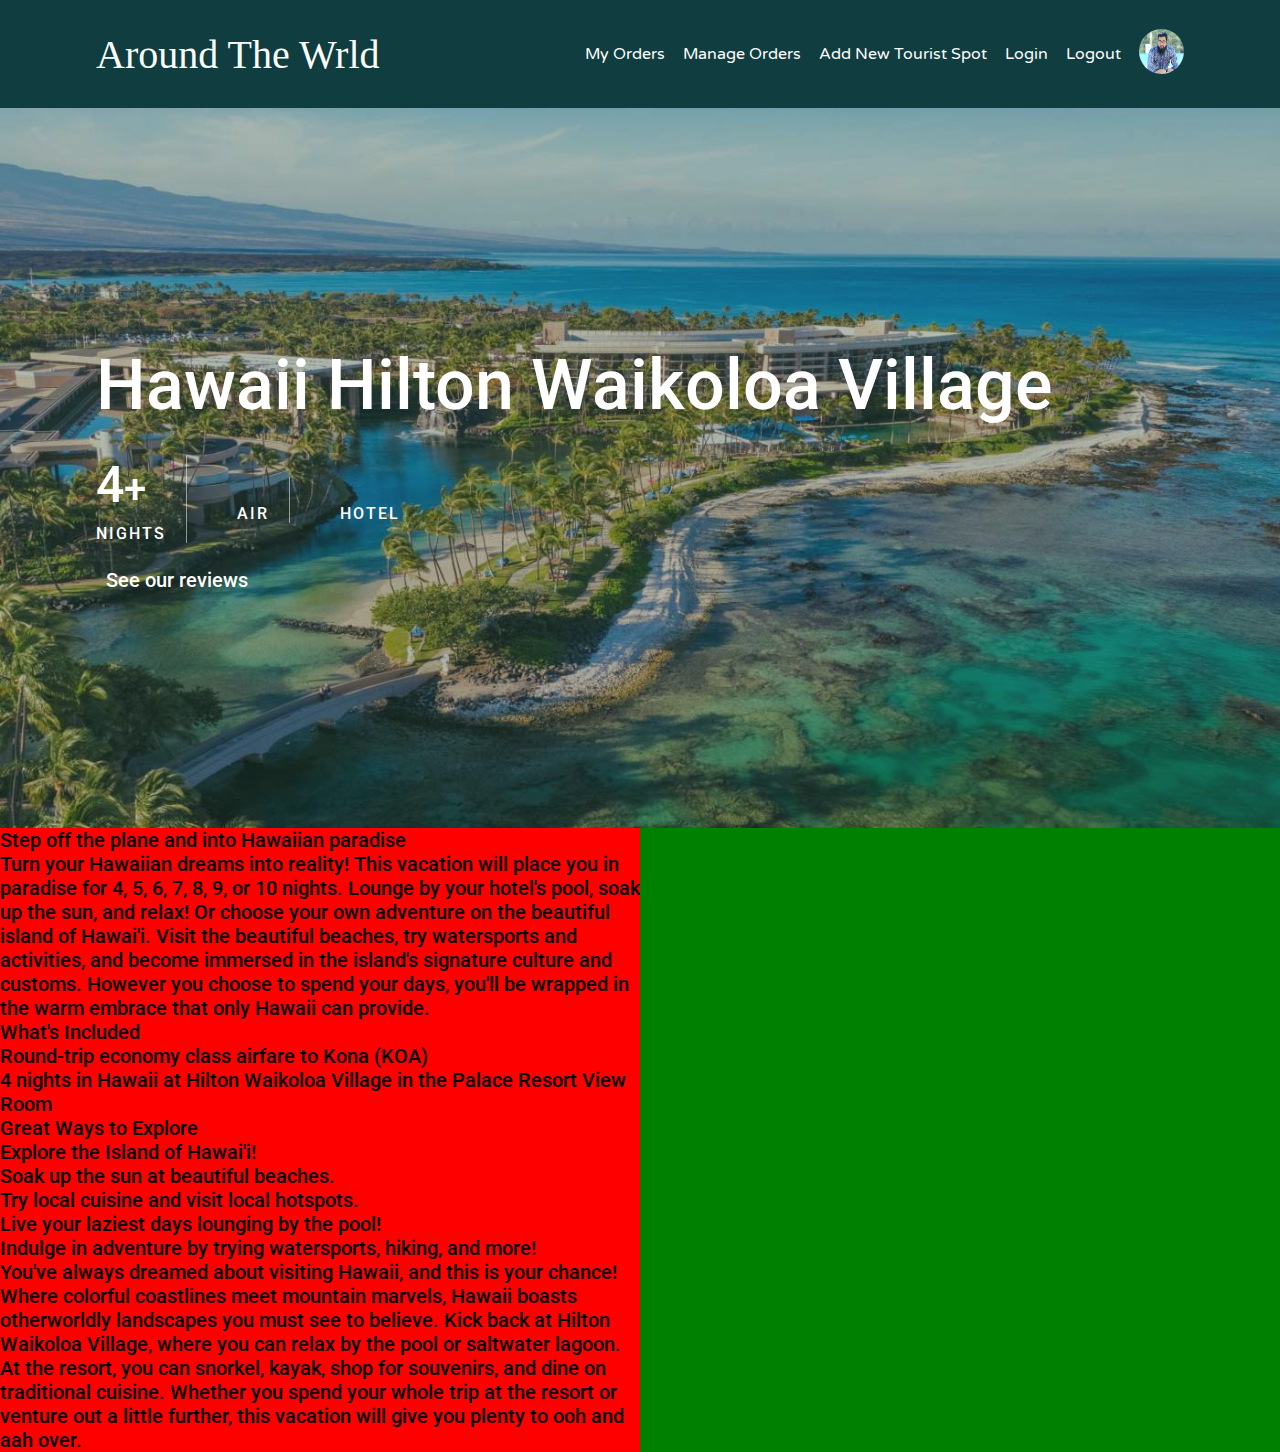
==== place-order.html @ ab864a3a "place-order page done" ====
<!DOCTYPE html>
<html lang="en">

<head>
    <meta charset="UTF-8">
    <meta http-equiv="X-UA-Compatible" content="IE=edge">
    <meta name="viewport" content="width=device-width, initial-scale=1.0">
    <link rel="stylesheet" href="https://use.fontawesome.com/releases/v5.15.4/css/all.css"
        integrity="sha384-DyZ88mC6Up2uqS4h/KRgHuoeGwBcD4Ng9SiP4dIRy0EXTlnuz47vAwmeGwVChigm" crossorigin="anonymous">
    <link rel="stylesheet" href="./styles/index/global.css">
    <link rel="stylesheet" href="./styles/index/navigation.css">
    <link rel="stylesheet" href="./styles/place-order/single-package.css">
    <link rel="stylesheet" href="./styles/place-order/package-user-details.css">
    <title>Document</title>
</head>

<body>
    <!-- Navigation -->
    <nav class="navigation">
        <div class="outer-container">
            <div class="inner-container">
                <!-- logo -->
                <div class="website-logo">
                    <p>Around The W<i class="fas fa-globe-americas tour-globe"></i>rld</p>
                </div>

                <!-- Menu and Profile -->
                <div class="profile">
                    <a href="#">My Orders</a>
                    <a href="#">Manage Orders</a>
                    <a href="#">Add New Tourist Spot</a>
                    <a href="#">Login</a>
                    <a href="#">Logout</a>
                    <a href="#"><img src="./assets/image/Sadique.JPG" alt="Photo"></a>
                </div>

            </div>
        </div>
    </nav>

    <!-- Single tourist package banner -->
    <section class="single-package">
        <div class="outermost-container">
            <div class="outer-container">
                <div class="inner-container">
                    <h1>Hawaii Hilton Waikoloa Village</h1>
                    <div class="info-row">
                        <div class="night-stay">
                            <div><span class="number">4</span><span class="plus">+</span></div>
                            <span class="text">Nights</span>
                        </div>
                        <div class="air">
                            <i class="fas fa-plane"></i>
                            <span class="text">Air</span>
                        </div>
                        <div class="hotel">
                            <i class="fas fa-hotel"></i>
                            <span class="text">Hotel</span>
                        </div>
                    </div>
                    <div class="single-package-rating">
                        <span><i class="fas fa-star"></i></span>
                        <span><i class="fas fa-star"></i></span>
                        <span><i class="fas fa-star"></i></span>
                        <span><i class="fas fa-star"></i></span>
                        <span><i class="fas fa-star"></i></span>
                        <span class="reviews">See our reviews</span>
                    </div>
                </div>
            </div>
        </div>
    </section>

    <!-- Package details and user information -->
    <section class="package-user-details">
        <div class="outer-container">
            <div class="inner-container">
                <div class="package-details">
                    <h1 class="heading">Step off the plane and into Hawaiian paradise</h1>
                    <p class="description">Turn your Hawaiian dreams into reality! This vacation will place you in
                        paradise for 4, 5, 6, 7, 8, 9, or 10 nights. Lounge by your hotel's pool, soak up the sun, and
                        relax! Or choose your own adventure on the beautiful island of Hawai'i. Visit the beautiful
                        beaches, try watersports and activities, and become immersed in the island's signature culture
                        and customs. However you choose to spend your days, you'll be wrapped in the warm embrace that
                        only Hawaii can provide.</p>
                    <h3 class="inclusion-heading">What's Included</h3>
                    <ul class="inclusion">
                        <li>Round-trip economy class airfare to Kona (KOA)</li>
                        <li>4 nights in Hawaii at Hilton Waikoloa Village in the Palace Resort View Room</li>
                    </ul>
                    <h3 class="explore-heading">Great Ways to Explore</h3>
                    <ul class="explore">
                        <li>Explore the Island of Hawai'i!</li>
                        <li>Soak up the sun at beautiful beaches.</li>
                        <li>Try local cuisine and visit local hotspots.</li>
                        <li>Live your laziest days lounging by the pool!</li>
                        <li>Indulge in adventure by trying watersports, hiking, and more!</li>
                    </ul>
                    <p class="coclusion">
                        You've always dreamed about visiting Hawaii, and this is your chance! Where colorful coastlines meet mountain marvels, Hawaii boasts otherworldly landscapes you must see to believe. Kick back at Hilton Waikoloa Village, where you can relax by the pool or saltwater lagoon. At the resort, you can snorkel, kayak, shop for souvenirs, and dine on traditional cuisine. Whether you spend your whole trip at the resort or venture out a little further, this vacation will give you plenty to ooh and aah over. 
                    </p>

                </div>
                <div class="user-details">

                </div>
            </div>
        </div>
    </section>

</body>

</html>
---- styles/index/global.css ----
@import url('https://fonts.googleapis.com/css2?family=Roboto&display=swap');

* {
    margin: 0;
    padding: 0;
    box-sizing: border-box;
    font-size: 20px;
    font-family: 'Roboto', sans-serif;
    font-weight: 500;
}
---- styles/index/navigation.css ----
@import url("https://fonts.googleapis.com/css2?family=Irish+Grover&family=Varela+Round&display=swap");

/* Navigation */
.navigation {
  background-color: #103d40;
  /* background-image: linear-gradient(to bottom, #347485, #61b9e7); */
}

.navigation .outer-container {
  width: 85%;
  margin: 0 auto;
  color: white;
  height: 12vh;
  display: flex;
  justify-content: center;
  align-items: center;
}

.navigation .inner-container {
  width: 100%;
  display: flex;
  justify-content: space-between;
  align-items: center;
}

.navigation .website-logo p {
  font-family: "Irish Grover", cursive;
  font-size: 40px;
  color: white;
}

.navigation .website-logo .tour-globe {
  font-size: 28px;
}

.navigation .profile {
  display: flex;
  align-items: center;
}

.navigation .profile a {
  font-family: "Varela Round", sans-serif;
  color: white;
  text-decoration: none;
  margin-right: 18px;
  font-size: 16px;
}

.navigation .profile a:last-child {
  margin-right: 0;
}

.navigation .profile a img {
  width: 45px;
  height: 45px;
  border-radius: 100%;
}

/* Media Queries */

@media (max-width: 767px) {
  .navigation .outer-container {
    height: max-content;
    padding-top: 30px;
    padding-bottom: 10px;
  }

  .navigation .inner-container {
    flex-direction: column;
  }

  .navigation .profile {
    flex-direction: column;
  }

  .navigation .website-logo p {
    font-size: 25px;
  }

  .navigation .website-logo .tour-globe {
    font-size: 15px;
  }

  .navigation .profile {
    padding-top: 20px;
  }

  .navigation .profile a {
    padding: 5px 0;
  }

  .navigation .profile a:last-child {
    padding-top: 55px 0;
    background-color: initial;
  }
}
---- styles/place-order/single-package.css ----
.single-package {
  background-image: url("../../assets/image/banner-image.jpg");
  height: 80vh;
  background-repeat: no-repeat;
  background-size: cover;
  background-position: center;
}

.outermost-container {
  background-color: rgba(45, 80, 54, 0.363);
  width: 100%;
  height: 100%;
  display: flex;
  justify-content: center;
  align-items: center;
}

.single-package .outer-container {
  width: 85%;
}

.single-package .inner-container h1 {
  font-size: 70px;
  color: white;
  padding-bottom: 30px;
}

.single-package .info-row {
  display: flex;
  color: white;
  align-items: center;
  margin-bottom: 25px;
}

.single-package .night-stay {
  display: flex;
  flex-direction: column;
  margin-right: 50px;
  border-right: 1px solid rgba(255, 255, 255, 0.507);
  padding-right: 20px;
}

.single-package .night-stay div {
  margin-bottom: 10px;
}

.single-package .night-stay .number {
  font-size: 50px;
}

.single-package .night-stay .plus {
  font-size: 40px;
}

.single-package .night-stay .text {
  font-size: 16px;
  text-transform: uppercase;
  letter-spacing: 2px;
}

.single-package .air {
  display: flex;
  flex-direction: column;
  gap: 27px;
  margin-right: 50px;
  border-right: 1px solid rgba(255, 255, 255, 0.507);
  padding-right: 20px;
}

.single-package .air .fa-plane {
  font-size: 40px;
}

.single-package .air .text {
  text-transform: uppercase;
  font-size: 16px;
  letter-spacing: 2px;
}

.single-package .hotel {
  display: flex;
  flex-direction: column;
  gap: 27px;
}

.single-package .hotel .fa-hotel {
  font-size: 40px;
}

.single-package .hotel .text {
  text-transform: uppercase;
  font-size: 16px;
  letter-spacing: 2px;
}

.single-package .single-package-rating {
  color: yellow;
}

.single-package .single-package-rating span:nth-child(5) {
  margin-right: 10px;
}

.single-package .single-package-rating .reviews {
  color: white;
}

@media (max-width: 767px) {
  .single-package .inner-container h1 {
    font-size: 50px;
  }
}
---- styles/place-order/package-user-details.css ----
.package-user-details {

}

.package-user-details .outer-container {

}

.package-user-details .inner-container {
    display: grid;
    grid-template-columns: 1fr 1fr;
}

.package-user-details .package-details {
    background-color: red;
}

.package-user-details .user-details {
    background-color: green;
}
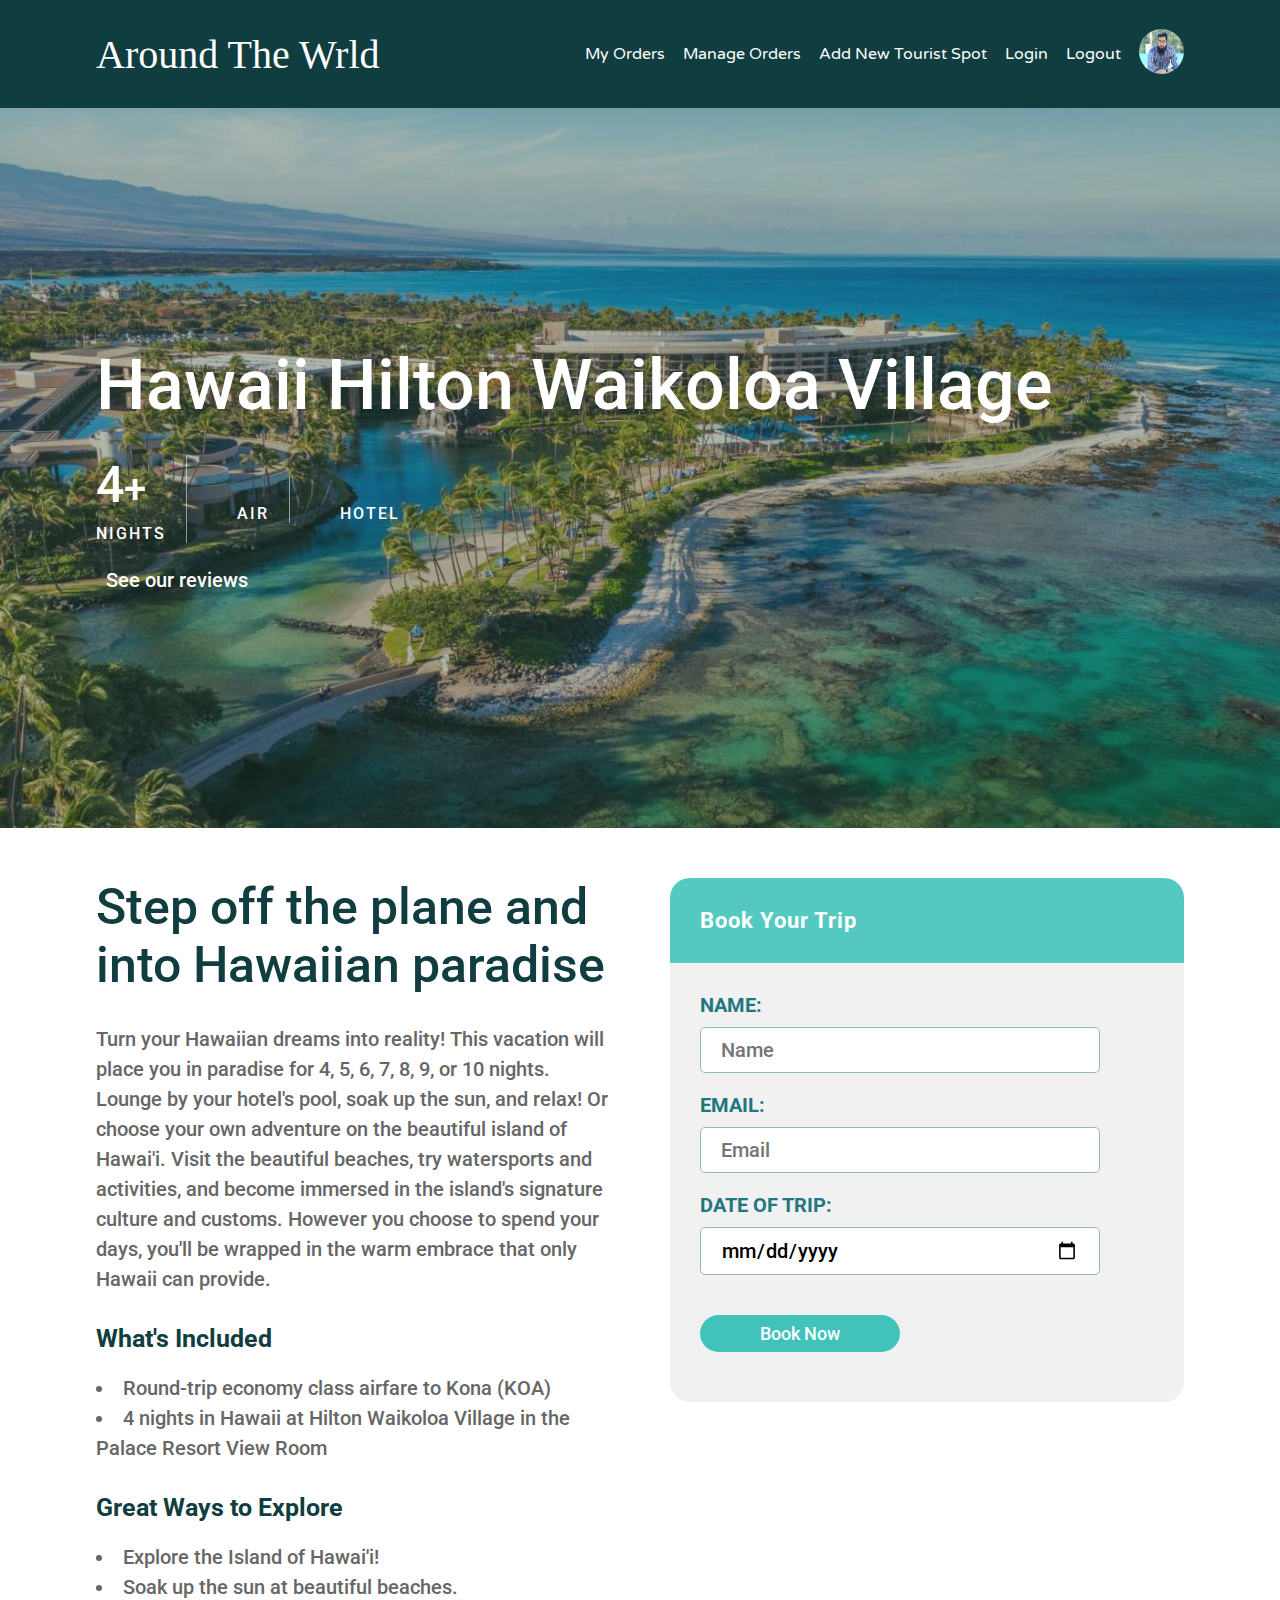
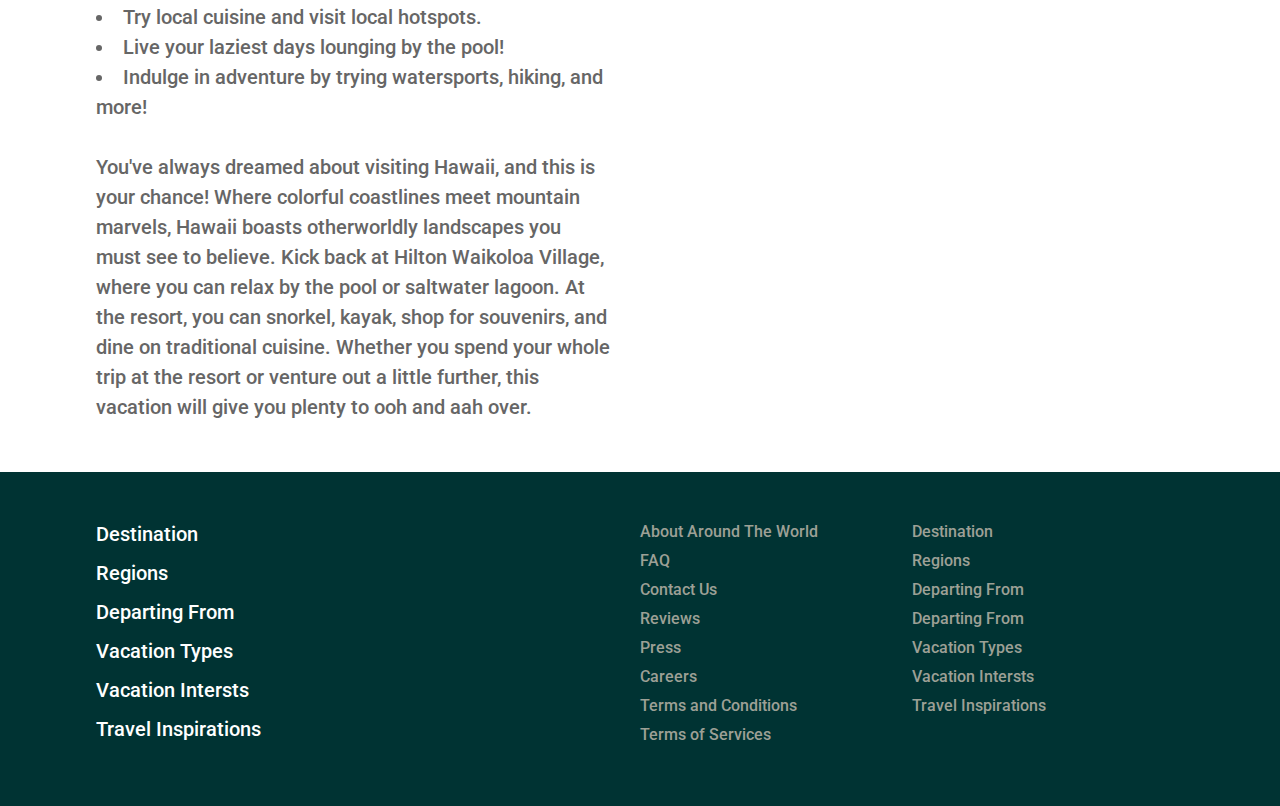
==== commit 75eae9f8: "place-order page done" ====
--- a/place-order.html
+++ b/place-order.html
@@ -11,6 +11,7 @@
     <link rel="stylesheet" href="./styles/index/navigation.css">
     <link rel="stylesheet" href="./styles/place-order/single-package.css">
     <link rel="stylesheet" href="./styles/place-order/package-user-details.css">
+    <link rel="stylesheet" href="./styles/index/footer.css">
     <title>Document</title>
 </head>
 
@@ -96,18 +97,69 @@
                         <li>Live your laziest days lounging by the pool!</li>
                         <li>Indulge in adventure by trying watersports, hiking, and more!</li>
                     </ul>
-                    <p class="coclusion">
+                    <p class="conclusion">
                         You've always dreamed about visiting Hawaii, and this is your chance! Where colorful coastlines meet mountain marvels, Hawaii boasts otherworldly landscapes you must see to believe. Kick back at Hilton Waikoloa Village, where you can relax by the pool or saltwater lagoon. At the resort, you can snorkel, kayak, shop for souvenirs, and dine on traditional cuisine. Whether you spend your whole trip at the resort or venture out a little further, this vacation will give you plenty to ooh and aah over. 
                     </p>
 
                 </div>
                 <div class="user-details">
-
+                    <h4>Book Your Trip</h4>
+                    <form>
+                        <label for="user-name">Name: </label> <br/>
+                        <input type="text" id="user-name" placeholder="Name" > <br/>
+                        <label for="user-email">Email: </label> <br/>
+                        <input type="email" id="user-email"  placeholder="Email"> <br/>
+                        <label for="user-email">Date of Trip: </label> <br/>
+                        <input type="date" id="date" placeholder="dd-mm-yyyy"> <br/>
+                        <button type="submit">Book Now</button>
+                    </form>
                 </div>
             </div>
         </div>
     </section>
 
+    <!-- Footer -->
+    <footer>
+        <div class="outer-container">
+            <div class="inner-container">
+                <div class="footer-heading">
+                    <h5>Destination</h5>
+                    <h5>Regions</h5>
+                    <h5>Departing From</h5>
+                    <h5>Vacation Types</h5>
+                    <h5>Vacation Intersts</h5>
+                    <h5>Travel Inspirations</h5>
+                </div>
+                <div class="footer-social-media">
+                    <i class="fab fa-facebook-f"></i>
+                    <i class="fab fa-twitter"></i>
+                    <i class="fab fa-pinterest-p"></i>
+                    <i class="fab fa-linkedin-in"></i>
+                    <i class="fab fa-instagram"></i>
+                </div>
+                <div class="footer-about-us">
+                    <h6>About Around The World</h6>
+                    <h6>FAQ</h6>
+                    <h6>Contact Us</h6>
+                    <h6>Reviews</h6>
+                    <h6>Press</h6>
+                    <h6>Careers</h6>
+                    <h6>Terms and Conditions</h6>
+                    <h6>Terms of Services</h6>
+                </div>
+                <div class="services">
+                    <h5>Destination</h5>
+                    <h5>Regions</h5>
+                    <h5>Departing From</h5>
+                    <h5>Departing From</h5>
+                    <h5>Vacation Types</h5>
+                    <h5>Vacation Intersts</h5>
+                    <h5>Travel Inspirations</h5>
+                </div>
+            </div>
+        </div>
+    </footer>
+
 </body>
 
 </html>--- a/styles/place-order/package-user-details.css
+++ b/styles/place-order/package-user-details.css
@@ -1,20 +1,149 @@
+/* Package details */
+
 .package-user-details {
+  margin-top: 50px;
+  margin-bottom: 50px;
+}
+
+.package-user-details .outer-container {
+  display: flex;
+  justify-content: center;
+  align-items: center;
+}
+
+.package-user-details .inner-container {
+  width: 85%;
+  display: grid;
+  grid-template-columns: 1fr 1fr;
+  column-gap: 60px;
+}
+
+.package-user-details .package-details {
 
 }
 
-.package-user-details .outer-container {
-
+.package-user-details .package-details .heading {
+  font-size: 50px;
+  color: #103d40;
+  margin-bottom: 30px;
 }
 
-.package-user-details .inner-container {
-    display: grid;
-    grid-template-columns: 1fr 1fr;
+.package-user-details .package-details .description {
+  font-size: 20px;
+  line-height: 30px;
+  color: #666666;
+  margin-bottom: 30px;
 }
 
-.package-user-details .package-details {
-    background-color: red;
+.package-user-details .package-details .inclusion-heading {
+  color: #103d40;
+  font-size: 25px;
+  margin-bottom: 20px;
+  font-weight: bold;
 }
 
+.package-user-details .package-details .inclusion {
+  list-style-position: inside;
+  margin-bottom: 30px;
+}
+
+.package-user-details .package-details .inclusion li {
+  font-size: 20px;
+  line-height: 30px;
+  color: #666666;
+}
+
+.package-user-details .package-details .explore-heading {
+  color: #103d40;
+  font-size: 25px;
+  margin-bottom: 20px;
+  font-weight: bold;
+}
+
+.package-user-details .package-details .explore {
+  list-style-position: inside;
+  margin-bottom: 30px;
+}
+
+.package-user-details .package-details .explore li {
+  font-size: 20px;
+  line-height: 30px;
+  color: #666666;
+}
+
+.package-user-details .package-details .conclusion {
+  font-size: 20px;
+  line-height: 30px;
+  color: #666666;
+}
+
+
+/* User details */
+
 .package-user-details .user-details {
-    background-color: green;
+}
+
+.package-user-details .user-details form {
+    background-color: #F1F1F1;
+    padding-top: 30px;
+    padding-bottom: 50px;
+    border-bottom-left-radius: 20px;
+    border-bottom-right-radius: 20px;
+}
+
+.package-user-details .user-details form label{
+    color: #1F7780;
+    text-transform: uppercase;
+    padding-left: 30px;
+    margin-bottom: 10px;
+    display: inline-block;
+    font-weight: bold;
+}
+
+.package-user-details .user-details form input{
+    margin-left: 30px;
+    margin-right: 30px;
+    margin-bottom: 20px;
+    width: 400px;
+    padding: 10px 20px;
+    border: 1px solid #94B7BA;
+    border-radius: 5px;
+}
+
+.package-user-details .user-details h4{
+    background-color: #54C9C2;
+    border-top-left-radius: 20px;
+    border-top-right-radius: 20px;
+    padding: 30px;
+    color: white;
+    font-size: 22px;
+    letter-spacing: 1px;
+    font-weight: bold;
+}
+
+.package-user-details form button {
+    background-color: #41c3bb;
+    border: none;
+    padding: 8px;
+    margin-left: 30px;
+    border-radius: 25px;
+    color: white;
+    width: 200px;
+    margin-top: 20px;
+    font-size: 18px;
+}
+
+
+@media (max-width: 767px) {
+    
+.package-user-details .inner-container {
+    width: 85%;
+    display: grid;
+    grid-template-columns: 1fr;
+    column-gap: 60px;
+  }
+
+  .package-user-details .package-details {
+      margin-bottom: 50px;
+  }
 }--- a/styles/index/footer.css
+++ b/styles/index/footer.css
@@ -0,0 +1,52 @@
+footer {
+  background-color: #003333;
+  color: white;
+  padding: 50px 0;
+}
+
+footer .outer-container {
+  display: flex;
+  justify-content: center;
+  align-items: center;
+}
+
+footer .inner-container {
+  width: 85%;
+  display: grid;
+  grid-template-columns: repeat(4, 1fr);
+}
+
+footer .footer-heading h5 {
+  margin-bottom: 15px;
+}
+
+footer .services h5 {
+  color: #9da096;
+  font-size: 16px;
+  margin-bottom: 10px;
+}
+
+footer .footer-about-us h6 {
+  color: #9da096;
+  font-size: 16px;
+  margin-bottom: 10px;
+}
+
+footer .footer-social-media i {
+  color: #9da096;
+  padding: 5px;
+}
+
+@media (max-width: 767px) {
+  footer .inner-container {
+    width: 85%;
+    grid-template-columns: 1fr;
+  }
+
+  footer .inner-container .footer-heading,
+  footer .inner-container .footer-social-media,
+  footer .inner-container .footer-about-us,
+  footer .inner-container .services {
+    margin-bottom: 40px;
+  }
+}
